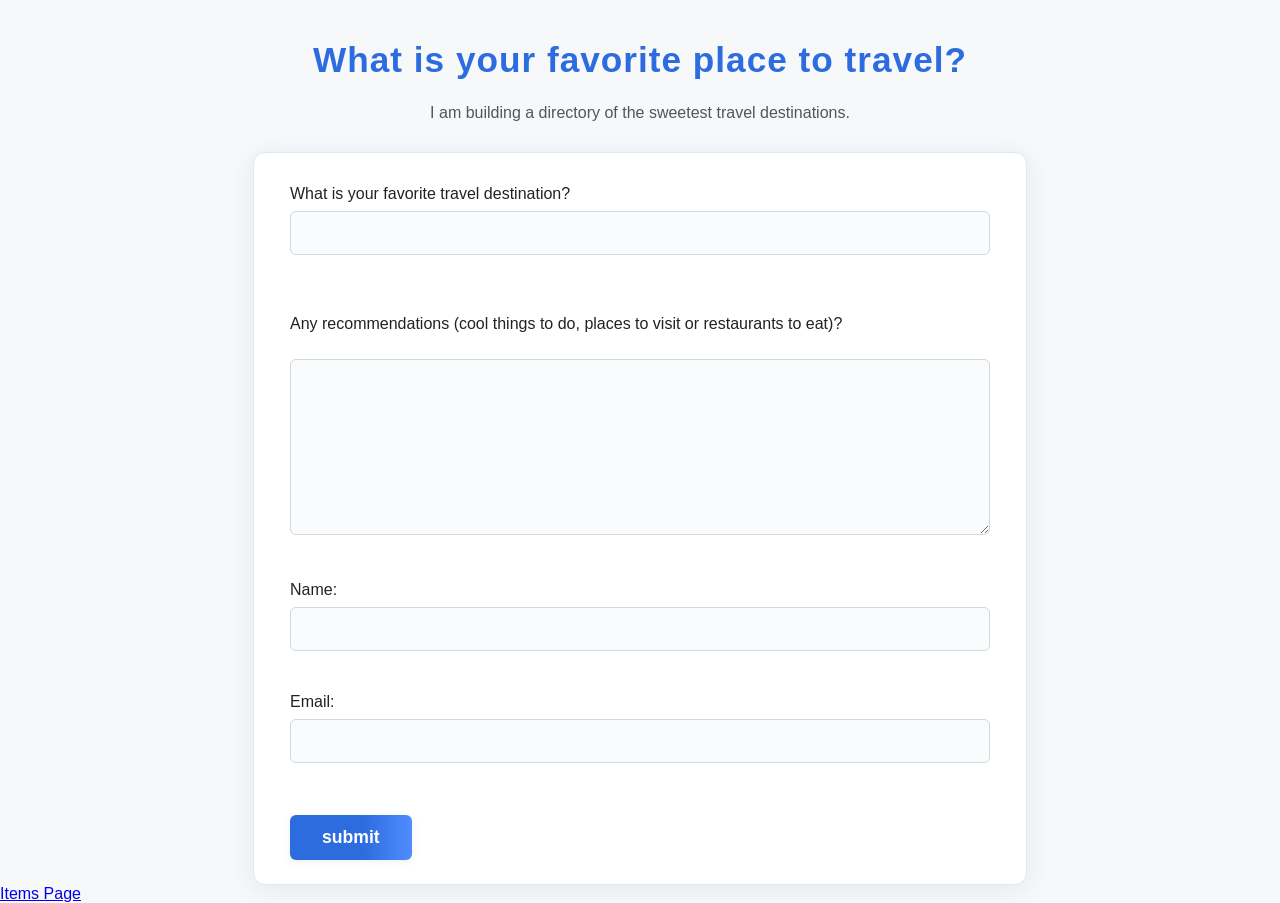
==== index.html @ d48df662 "Insert X conversion tracking event script Added X conversion tracking event code to index.html" ====
<!DOCTYPE html> 
<html> 
<head> 
    <title>Home Questionnaire</title> 

	<script>
  		!function(){var i="analytics",analytics=window[i]=window[i]||[];if(!analytics.initialize)if(analytics.invoked)window.console&&console.error&&console.error("Segment snippet included twice.");else{analytics.invoked=!0;analytics.methods=["trackSubmit","trackClick","trackLink","trackForm","pageview","identify","reset","group","track","ready","alias","debug","page","screen","once","off","on","addSourceMiddleware","addIntegrationMiddleware","setAnonymousId","addDestinationMiddleware","register"];analytics.factory=function(e){return function(){if(window[i].initialized)return window[i][e].apply(window[i],arguments);var n=Array.prototype.slice.call(arguments);if(["track","screen","alias","group","page","identify"].indexOf(e)>-1){var c=document.querySelector("link[rel='canonical']");n.push({__t:"bpc",c:c&&c.getAttribute("href")||void 0,p:location.pathname,u:location.href,s:location.search,t:document.title,r:document.referrer})}n.unshift(e);analytics.push(n);return analytics}};for(var n=0;n<analytics.methods.length;n++){var key=analytics.methods[n];analytics[key]=analytics.factory(key)}analytics.load=function(key,n){var t=document.createElement("script");t.type="text/javascript";t.async=!0;t.setAttribute("data-global-segment-analytics-key",i);t.src="https://cdn.segment.com/analytics.js/v1/" + key + "/analytics.min.js";var r=document.getElementsByTagName("script")[0];r.parentNode.insertBefore(t,r);analytics._loadOptions=n};analytics._writeKey="PS2g6lV7zq0Woh9GK5aUFkAm8Jn3w6kZ";;analytics.SNIPPET_VERSION="5.2.0";
  		analytics.load("PS2g6lV7zq0Woh9GK5aUFkAm8Jn3w6kZ");
  		analytics.page('Home','Homepage');
  		}}();
	</script>

	<!-- X conversion tracking event code -->
	<script type="text/javascript">
	  // Insert X Event ID
	  twq('event', 'tw-ra8zl-ra90f', {
	  });
	</script>
	<!-- End X conversion tracking event code -->

	<!-- Google Tag Manager -->
	<script>(function(w,d,s,l,i){w[l]=w[l]||[];w[l].push({'gtm.start':
	new Date().getTime(),event:'gtm.js'});var f=d.getElementsByTagName(s)[0],
	j=d.createElement(s),dl=l!='dataLayer'?'&l='+l:'';j.async=true;j.src=
	'https://www.googletagmanager.com/gtm.js?id='+i+dl;f.parentNode.insertBefore(j,f);
	})(window,document,'script','dataLayer','GTM-NH9NG8KZ');</script>
<!-- End Google Tag Manager -->

	<script src="https://cdn.amplitude.com/libs/analytics-browser-2.11.1-min.js.gz"></script><script src="https://cdn.amplitude.com/libs/plugin-session-replay-browser-1.25.0-min.js.gz"></script><script>window.amplitude.add(window.sessionReplay.plugin({sampleRate: 1}));window.amplitude.init('4ff3ef9f24a8c5146fe9754488693295', {"autocapture":{"elementInteractions":true}});</script>
	
	<style>
body {
    background: #f6f8fa;
    font-family: 'Segoe UI', Arial, sans-serif;
    color: #222;
    margin: 0;
    padding: 0;
}

h1 {
    text-align: center;
    margin-top: 40px;
    color: #2d6cdf;
    font-size: 2.2em;
    letter-spacing: 1px;
}

p {
    text-align: center;
    color: #555;
    margin-bottom: 30px;
}

form {
    background: #fff;
    max-width: 700px;
    margin: 30px auto 0 auto;
    padding: 32px 36px 24px 36px;
    border-radius: 12px;
    box-shadow: 0 4px 24px rgba(44, 62, 80, 0.08);
    border: 1px solid #e3e7ed;
}

form input[type="text"],
form input[type="email"],
form textarea {
    width: 100%;
    padding: 12px 14px;
    margin-top: 8px;
    margin-bottom: 24px;
    border: 1px solid #cfd8dc;
    border-radius: 6px;
    font-size: 1em;
    background: #f9fbfc;
    transition: border 0.2s;
    box-sizing: border-box;
    resize: vertical;
}

form input[type="text"]:focus,
form input[type="email"]:focus,
form textarea:focus {
    border: 1.5px solid #2d6cdf;
    outline: none;
    background: #fff;
}

form label,
form input,
form textarea {
    font-size: 1em;
}

form input[type="submit"] {
    background: linear-gradient(90deg, #2d6cdf 60%, #4f8cff 100%);
    color: #fff;
    border: none;
    border-radius: 6px;
    padding: 12px 32px;
    font-size: 1.1em;
    font-weight: 600;
    cursor: pointer;
    box-shadow: 0 2px 8px rgba(44, 62, 80, 0.07);
    transition: background 0.2s, box-shadow 0.2s;
    margin-top: 10px;
}

form input[type="submit"]:hover {
    background: linear-gradient(90deg, #1b4fa0 60%, #2d6cdf 100%);
    box-shadow: 0 4px 16px rgba(44, 62, 80, 0.12);
}

@media (max-width: 800px) {
    form {
        max-width: 95vw;
        padding: 18px 8vw 18px 8vw;
    }
    h1 {
        font-size: 1.4em;
    }
}
</style>

</head> 
<body> 
<h1>What is your favorite place to travel?</h1> 
<p>I am building a directory of the sweetest travel destinations.</p>  
<form name="travel" onsubmit="identify(event)">
     What is your favorite travel destination?
    <input name="destination" required="" size="81" type="text"/> 
    <br><br><br> 
    Any recommendations (cool things to do, places to visit or restaurants to eat)? 
    <br><br> 
    <textarea cols="81" name="details" required="" rows="10">
    </textarea> 
    <br><br> 
    Name: <input name="fullname" required="" size="75" type="text"/> 
    <br><br> 
    Email: <input name="email" required="" size="75" type="email"/> 
    <br><br>
    <input name="submit" type="submit" value="submit"/>
</form> 

<a href="https://gaangulosa.github.io/items.html">Items Page</a>

<script type="text/javascript">
	const userid = crypto.randomUUID();
      function identify(e){
        e.preventDefault();
        var form = e.target;
        var email = form["email"].value;
        var fullname = form["fullname"].value;
        var destination = form["destination"].value;
        var details = form["details"].value;
        var user = {
            email: email, 
            name: fullname, 
            destination: destination, 
            details: details
        };
        analytics.identify(userid, {
            email: email, 
            name: fullname
        });
        analytics.track('destination submitted', user, function() {
            window.location.href = "";
        });
		analytics.debug(true);
      }
</script>

	<!-- Google Tag Manager (noscript) -->
<noscript><iframe src="https://www.googletagmanager.com/ns.html?id=GTM-NH9NG8KZ"
height="0" width="0" style="display:none;visibility:hidden"></iframe></noscript>
<!-- End Google Tag Manager (noscript) -->
</body> 
</html>
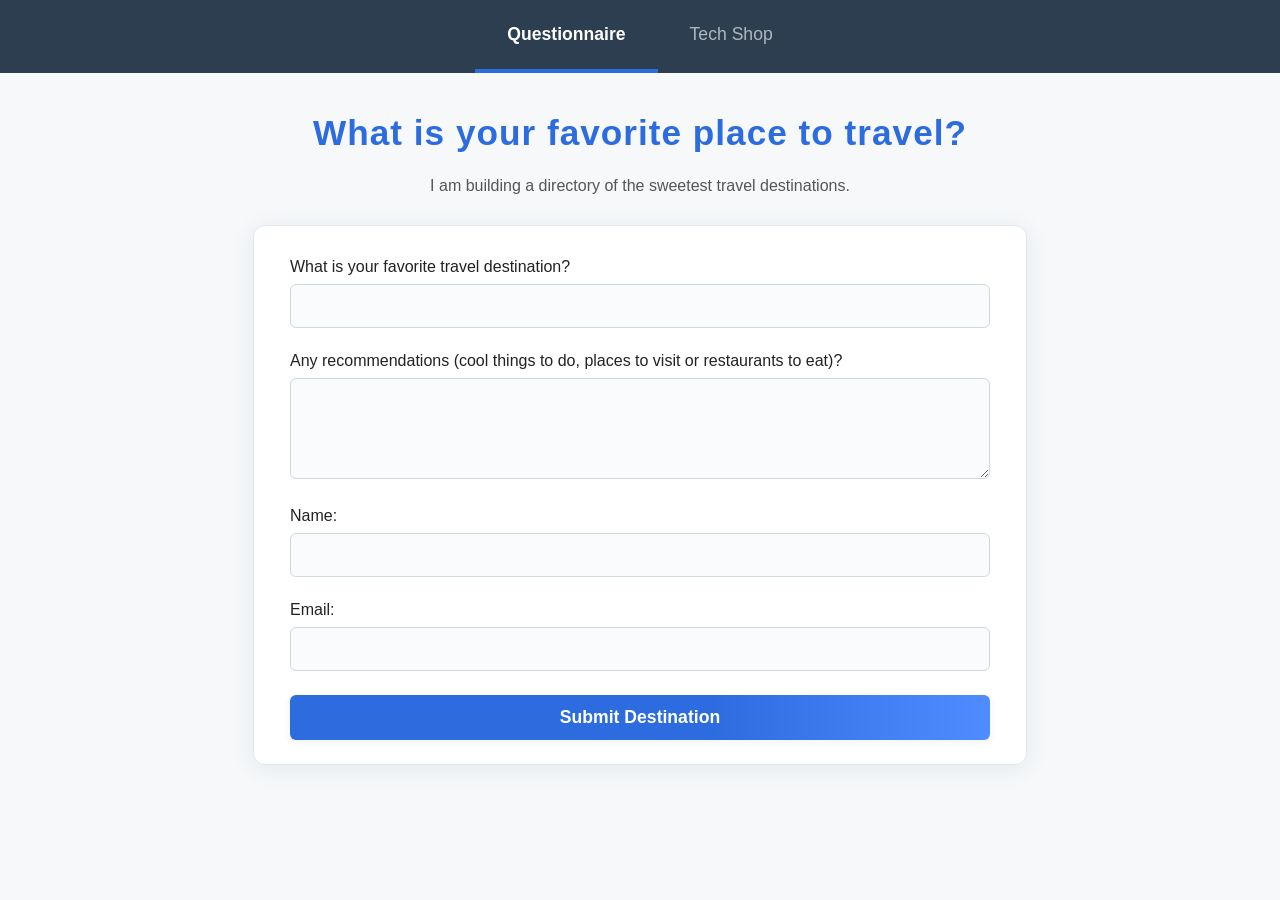
==== commit 175a7d30: "Refactor index.html for improved structure and analytics" ====
--- a/index.html
+++ b/index.html
@@ -1,177 +1,185 @@
 <!DOCTYPE html> 
-<html> 
+<html lang="en"> 
 <head> 
-    <title>Home Questionnaire</title> 
+    <meta charset="UTF-8">
+    <meta name="viewport" content="width=device-width, initial-scale=1.0">
+    <title>Travel & Tech Demo</title> 
 
-	<script>
-  		!function(){var i="analytics",analytics=window[i]=window[i]||[];if(!analytics.initialize)if(analytics.invoked)window.console&&console.error&&console.error("Segment snippet included twice.");else{analytics.invoked=!0;analytics.methods=["trackSubmit","trackClick","trackLink","trackForm","pageview","identify","reset","group","track","ready","alias","debug","page","screen","once","off","on","addSourceMiddleware","addIntegrationMiddleware","setAnonymousId","addDestinationMiddleware","register"];analytics.factory=function(e){return function(){if(window[i].initialized)return window[i][e].apply(window[i],arguments);var n=Array.prototype.slice.call(arguments);if(["track","screen","alias","group","page","identify"].indexOf(e)>-1){var c=document.querySelector("link[rel='canonical']");n.push({__t:"bpc",c:c&&c.getAttribute("href")||void 0,p:location.pathname,u:location.href,s:location.search,t:document.title,r:document.referrer})}n.unshift(e);analytics.push(n);return analytics}};for(var n=0;n<analytics.methods.length;n++){var key=analytics.methods[n];analytics[key]=analytics.factory(key)}analytics.load=function(key,n){var t=document.createElement("script");t.type="text/javascript";t.async=!0;t.setAttribute("data-global-segment-analytics-key",i);t.src="https://cdn.segment.com/analytics.js/v1/" + key + "/analytics.min.js";var r=document.getElementsByTagName("script")[0];r.parentNode.insertBefore(t,r);analytics._loadOptions=n};analytics._writeKey="PS2g6lV7zq0Woh9GK5aUFkAm8Jn3w6kZ";;analytics.SNIPPET_VERSION="5.2.0";
-  		analytics.load("PS2g6lV7zq0Woh9GK5aUFkAm8Jn3w6kZ");
-  		analytics.page('Home','Homepage');
-  		}}();
-	</script>
+    <script>
+        !function(){var i="analytics",analytics=window[i]=window[i]||[];if(!analytics.initialize)if(analytics.invoked)window.console&&console.error&&console.error("Segment snippet included twice.");else{analytics.invoked=!0;analytics.methods=["trackSubmit","trackClick","trackLink","trackForm","pageview","identify","reset","group","track","ready","alias","debug","page","screen","once","off","on","addSourceMiddleware","addIntegrationMiddleware","setAnonymousId","addDestinationMiddleware","register"];analytics.factory=function(e){return function(){if(window[i].initialized)return window[i][e].apply(window[i],arguments);var n=Array.prototype.slice.call(arguments);if(["track","screen","alias","group","page","identify"].indexOf(e)>-1){var c=document.querySelector("link[rel='canonical']");n.push({__t:"bpc",c:c&&c.getAttribute("href")||void 0,p:location.pathname,u:location.href,s:location.search,t:document.title,r:document.referrer})}n.unshift(e);analytics.push(n);return analytics}};for(var n=0;n<analytics.methods.length;n++){var key=analytics.methods[n];analytics[key]=analytics.factory(key)}analytics.load=function(key,n){var t=document.createElement("script");t.type="text/javascript";t.async=!0;t.setAttribute("data-global-segment-analytics-key",i);t.src="https://cdn.segment.com/analytics.js/v1/" + key + "/analytics.min.js";var r=document.getElementsByTagName("script")[0];r.parentNode.insertBefore(t,r);analytics._loadOptions=n};analytics._writeKey="PS2g6lV7zq0Woh9GK5aUFkAm8Jn3w6kZ";;analytics.SNIPPET_VERSION="5.2.0";
+        analytics.load("PS2g6lV7zq0Woh9GK5aUFkAm8Jn3w6kZ");
+        analytics.page('Home','Homepage');
+        }}();
+    </script>
 
-	<!-- X conversion tracking event code -->
-	<script type="text/javascript">
-	  // Insert X Event ID
-	  twq('event', 'tw-ra8zl-ra90f', {
-	  });
-	</script>
-	<!-- End X conversion tracking event code -->
+    <script type="text/javascript">
+      // Insert X Event ID
+      twq('event', 'tw-ra8zl-ra90f', {});
+    </script>
+    <script>(function(w,d,s,l,i){w[l]=w[l]||[];w[l].push({'gtm.start':
+    new Date().getTime(),event:'gtm.js'});var f=d.getElementsByTagName(s)[0],
+    j=d.createElement(s),dl=l!='dataLayer'?'&l='+l:'';j.async=true;j.src=
+    'https://www.googletagmanager.com/gtm.js?id='+i+dl;f.parentNode.insertBefore(j,f);
+    })(window,document,'script','dataLayer','GTM-NH9NG8KZ');</script>
+    <script src="https://cdn.amplitude.com/libs/analytics-browser-2.11.1-min.js.gz"></script>
+    <script src="https://cdn.amplitude.com/libs/plugin-session-replay-browser-1.25.0-min.js.gz"></script>
+    <script>
+        window.amplitude.add(window.sessionReplay.plugin({sampleRate: 1}));
+        window.amplitude.init('4ff3ef9f24a8c5146fe9754488693295', {"autocapture":{"elementInteractions":true}});
+    </script>
+    
+    <style>
+        /* Combined Global Styles */
+        body { background: #f6f8fa; font-family: 'Segoe UI', Arial, sans-serif; color: #222; margin: 0; padding: 0; display: flex; flex-direction: column; align-items: center; min-height: 100vh; }
+        
+        /* Navigation Tabs */
+        nav { width: 100%; background: #2c3e50; padding: 0 2rem; display: flex; justify-content: center; margin-bottom: 20px;}
+        .tab-button { background: none; color: #aeb6bf; border: none; padding: 1.5rem 2rem; font-size: 1.1rem; cursor: pointer; transition: 0.3s; border-bottom: 4px solid transparent; }
+        .tab-button:hover { color: white; }
+        .tab-button.active { color: white; border-bottom: 4px solid #2d6cdf; font-weight: bold; }
 
-	<!-- Google Tag Manager -->
-	<script>(function(w,d,s,l,i){w[l]=w[l]||[];w[l].push({'gtm.start':
-	new Date().getTime(),event:'gtm.js'});var f=d.getElementsByTagName(s)[0],
-	j=d.createElement(s),dl=l!='dataLayer'?'&l='+l:'';j.async=true;j.src=
-	'https://www.googletagmanager.com/gtm.js?id='+i+dl;f.parentNode.insertBefore(j,f);
-	})(window,document,'script','dataLayer','GTM-NH9NG8KZ');</script>
-<!-- End Google Tag Manager -->
+        /* Tab Content */
+        .tab-content { display: none; width: 100%; max-width: 1200px; padding: 0 2rem 2rem 2rem; animation: fadeIn 0.4s; }
+        .tab-content.active { display: block; }
+        @keyframes fadeIn { from { opacity: 0; } to { opacity: 1; } }
 
-	<script src="https://cdn.amplitude.com/libs/analytics-browser-2.11.1-min.js.gz"></script><script src="https://cdn.amplitude.com/libs/plugin-session-replay-browser-1.25.0-min.js.gz"></script><script>window.amplitude.add(window.sessionReplay.plugin({sampleRate: 1}));window.amplitude.init('4ff3ef9f24a8c5146fe9754488693295', {"autocapture":{"elementInteractions":true}});</script>
-	
-	<style>
-body {
-    background: #f6f8fa;
-    font-family: 'Segoe UI', Arial, sans-serif;
-    color: #222;
-    margin: 0;
-    padding: 0;
-}
+        /* Questionnaire Form Styles */
+        h1 { text-align: center; color: #2d6cdf; font-size: 2.2em; letter-spacing: 1px; margin-top: 20px; }
+        p.subtitle { text-align: center; color: #555; margin-bottom: 30px; }
+        form { background: #fff; max-width: 700px; margin: 0 auto; padding: 32px 36px 24px 36px; border-radius: 12px; box-shadow: 0 4px 24px rgba(44, 62, 80, 0.08); border: 1px solid #e3e7ed; }
+        form input[type="text"], form input[type="email"], form textarea { width: 100%; padding: 12px 14px; margin-top: 8px; margin-bottom: 24px; border: 1px solid #cfd8dc; border-radius: 6px; font-size: 1em; background: #f9fbfc; transition: border 0.2s; box-sizing: border-box; resize: vertical; }
+        form input[type="text"]:focus, form input[type="email"]:focus, form textarea:focus { border: 1.5px solid #2d6cdf; outline: none; background: #fff; }
+        form input[type="submit"] { background: linear-gradient(90deg, #2d6cdf 60%, #4f8cff 100%); color: #fff; border: none; border-radius: 6px; padding: 12px 32px; font-size: 1.1em; font-weight: 600; cursor: pointer; box-shadow: 0 2px 8px rgba(44, 62, 80, 0.07); transition: background 0.2s, box-shadow 0.2s; width: 100%; }
+        form input[type="submit"]:hover { background: linear-gradient(90deg, #1b4fa0 60%, #2d6cdf 100%); box-shadow: 0 4px 16px rgba(44, 62, 80, 0.12); }
 
-h1 {
-    text-align: center;
-    margin-top: 40px;
-    color: #2d6cdf;
-    font-size: 2.2em;
-    letter-spacing: 1px;
-}
+        /* Product Grid Styles */
+        .product-grid { display: grid; grid-template-columns: repeat(auto-fit, minmax(250px, 1fr)); gap: 2rem; margin-top: 30px; }
+        .product-card { background: white; padding: 1.5rem; border-radius: 12px; text-align: center; box-shadow: 0 4px 24px rgba(44, 62, 80, 0.08); border: 1px solid #e3e7ed; }
+        .product-card img { max-width: 100%; height: 150px; object-fit: contain; margin-bottom: 1rem; }
+        .price { font-size: 1.2rem; font-weight: bold; color: #27ae60; margin: 10px 0; }
+        button.buy-btn { width: 100%; padding: 12px; background-color: #27ae60; color: white; border: none; border-radius: 6px; cursor: pointer; font-size: 1.1em; font-weight: 600; transition: background 0.3s; }
+        button.buy-btn:hover { background-color: #219150; }
 
-p {
-    text-align: center;
-    color: #555;
-    margin-bottom: 30px;
-}
-
-form {
-    background: #fff;
-    max-width: 700px;
-    margin: 30px auto 0 auto;
-    padding: 32px 36px 24px 36px;
-    border-radius: 12px;
-    box-shadow: 0 4px 24px rgba(44, 62, 80, 0.08);
-    border: 1px solid #e3e7ed;
-}
-
-form input[type="text"],
-form input[type="email"],
-form textarea {
-    width: 100%;
-    padding: 12px 14px;
-    margin-top: 8px;
-    margin-bottom: 24px;
-    border: 1px solid #cfd8dc;
-    border-radius: 6px;
-    font-size: 1em;
-    background: #f9fbfc;
-    transition: border 0.2s;
-    box-sizing: border-box;
-    resize: vertical;
-}
-
-form input[type="text"]:focus,
-form input[type="email"]:focus,
-form textarea:focus {
-    border: 1.5px solid #2d6cdf;
-    outline: none;
-    background: #fff;
-}
-
-form label,
-form input,
-form textarea {
-    font-size: 1em;
-}
-
-form input[type="submit"] {
-    background: linear-gradient(90deg, #2d6cdf 60%, #4f8cff 100%);
-    color: #fff;
-    border: none;
-    border-radius: 6px;
-    padding: 12px 32px;
-    font-size: 1.1em;
-    font-weight: 600;
-    cursor: pointer;
-    box-shadow: 0 2px 8px rgba(44, 62, 80, 0.07);
-    transition: background 0.2s, box-shadow 0.2s;
-    margin-top: 10px;
-}
-
-form input[type="submit"]:hover {
-    background: linear-gradient(90deg, #1b4fa0 60%, #2d6cdf 100%);
-    box-shadow: 0 4px 16px rgba(44, 62, 80, 0.12);
-}
-
-@media (max-width: 800px) {
-    form {
-        max-width: 95vw;
-        padding: 18px 8vw 18px 8vw;
-    }
-    h1 {
-        font-size: 1.4em;
-    }
-}
-</style>
-
+        @media (max-width: 800px) {
+            form { max-width: 95vw; padding: 18px 8vw; }
+            h1 { font-size: 1.4em; }
+        }
+    </style>
 </head> 
 <body> 
-<h1>What is your favorite place to travel?</h1> 
-<p>I am building a directory of the sweetest travel destinations.</p>  
-<form name="travel" onsubmit="identify(event)">
-     What is your favorite travel destination?
-    <input name="destination" required="" size="81" type="text"/> 
-    <br><br><br> 
-    Any recommendations (cool things to do, places to visit or restaurants to eat)? 
-    <br><br> 
-    <textarea cols="81" name="details" required="" rows="10">
-    </textarea> 
-    <br><br> 
-    Name: <input name="fullname" required="" size="75" type="text"/> 
-    <br><br> 
-    Email: <input name="email" required="" size="75" type="email"/> 
-    <br><br>
-    <input name="submit" type="submit" value="submit"/>
-</form> 
+    <noscript><iframe src="https://www.googletagmanager.com/ns.html?id=GTM-NH9NG8KZ" height="0" width="0" style="display:none;visibility:hidden"></iframe></noscript>
+    <nav>
+        <button class="tab-button active" onclick="switchTab('questionnaire', 'Home Questionnaire')">Questionnaire</button>
+        <button class="tab-button" onclick="switchTab('shop', 'Tech Shop')">Tech Shop</button>
+    </nav>
 
-<a href="https://gaangulosa.github.io/items.html">Items Page</a>
+    <div id="questionnaire" class="tab-content active">
+        <h1>What is your favorite place to travel?</h1> 
+        <p class="subtitle">I am building a directory of the sweetest travel destinations.</p>  
+        
+        <form name="travel" onsubmit="submitQuestionnaire(event)">
+            <label>What is your favorite travel destination?</label>
+            <input name="destination" required type="text"/> 
+            
+            <label>Any recommendations (cool things to do, places to visit or restaurants to eat)?</label>
+            <textarea name="details" required rows="5"></textarea> 
+            
+            <label>Name:</label>
+            <input name="fullname" required type="text"/> 
+            
+            <label>Email:</label>
+            <input name="email" required type="email"/> 
+            
+            <input name="submit" type="submit" value="Submit Destination"/>
+        </form> 
+    </div>
 
-<script type="text/javascript">
-	const userid = crypto.randomUUID();
-      function identify(e){
-        e.preventDefault();
-        var form = e.target;
-        var email = form["email"].value;
-        var fullname = form["fullname"].value;
-        var destination = form["destination"].value;
-        var details = form["details"].value;
-        var user = {
-            email: email, 
-            name: fullname, 
-            destination: destination, 
-            details: details
-        };
-        analytics.identify(userid, {
-            email: email, 
-            name: fullname
-        });
-        analytics.track('destination submitted', user, function() {
-            window.location.href = "";
-        });
-		analytics.debug(true);
-      }
-</script>
+    <div id="shop" class="tab-content">
+        <h1 style="color: #27ae60;">Tech Accessories</h1>
+        <p class="subtitle">Gear up for your next trip.</p>
 
-	<!-- Google Tag Manager (noscript) -->
-<noscript><iframe src="https://www.googletagmanager.com/ns.html?id=GTM-NH9NG8KZ"
-height="0" width="0" style="display:none;visibility:hidden"></iframe></noscript>
-<!-- End Google Tag Manager (noscript) -->
+        <div class="product-grid">
+            <div class="product-card">
+                <img src="https://via.placeholder.com/150?text=Power+Bank" alt="Power Bank">
+                <h3>Travel Power Bank</h3>
+                <p class="price">$49.99</p>
+                <button class="buy-btn" onclick="purchaseItem('Travel Power Bank', 49.99)">Buy Now</button>
+            </div>
+
+            <div class="product-card">
+                <img src="https://via.placeholder.com/150?text=Headphones" alt="Headphones">
+                <h3>Noise Cancelling Headphones</h3>
+                <p class="price">$199.00</p>
+                <button class="buy-btn" onclick="purchaseItem('Noise Cancelling Headphones', 199.00)">Buy Now</button>
+            </div>
+
+            <div class="product-card">
+                <img src="https://via.placeholder.com/150?text=Adapter" alt="Adapter">
+                <h3>Universal Travel Adapter</h3>
+                <p class="price">$25.50</p>
+                <button class="buy-btn" onclick="purchaseItem('Universal Travel Adapter', 25.50)">Buy Now</button>
+            </div>
+        </div>
+    </div>
+
+    <script type="text/javascript">
+        // Global variables
+        const userid = crypto.randomUUID();
+
+        // 1. Tab Switching Logic
+        function switchTab(tabId, pageName) {
+            document.querySelectorAll('.tab-button').forEach(btn => btn.classList.remove('active'));
+            document.querySelectorAll('.tab-content').forEach(content => content.classList.remove('active'));
+
+            document.getElementById(tabId).classList.add('active');
+            
+            if(tabId === 'questionnaire') document.querySelectorAll('.tab-button')[0].classList.add('active');
+            if(tabId === 'shop') document.querySelectorAll('.tab-button')[1].classList.add('active');
+
+            // Track page view on tab change
+            analytics.page(pageName);
+        }
+
+        // 2. Questionnaire Submission Logic
+        function submitQuestionnaire(e){
+            e.preventDefault();
+            var form = e.target;
+            var email = form["email"].value;
+            var fullname = form["fullname"].value;
+            var destination = form["destination"].value;
+            var details = form["details"].value;
+            
+            var user = {
+                email: email, 
+                name: fullname, 
+                destination: destination, 
+                details: details
+            };
+            
+            analytics.identify(userid, {
+                email: email, 
+                name: fullname
+            });
+            
+            analytics.track('destination submitted', user, function() {
+                // Replaced window.location.href reload with a form reset for SPA behavior
+                alert('Thank you! Your destination has been submitted.');
+                form.reset();
+            });
+            
+            analytics.debug(true);
+        }
+
+        // 3. E-Commerce Purchase Logic
+        function purchaseItem(itemName, itemPrice) {
+            alert('Thank you! You have ordered: ' + itemName);
+
+            // Trigger the Segment track call EXACTLY as requested
+            analytics.track("Item Ordered", {
+                item: itemName,
+                price: parseFloat(itemPrice) // Ensures price is tracked as a number
+            });
+        }
+    </script>
 </body> 
 </html>
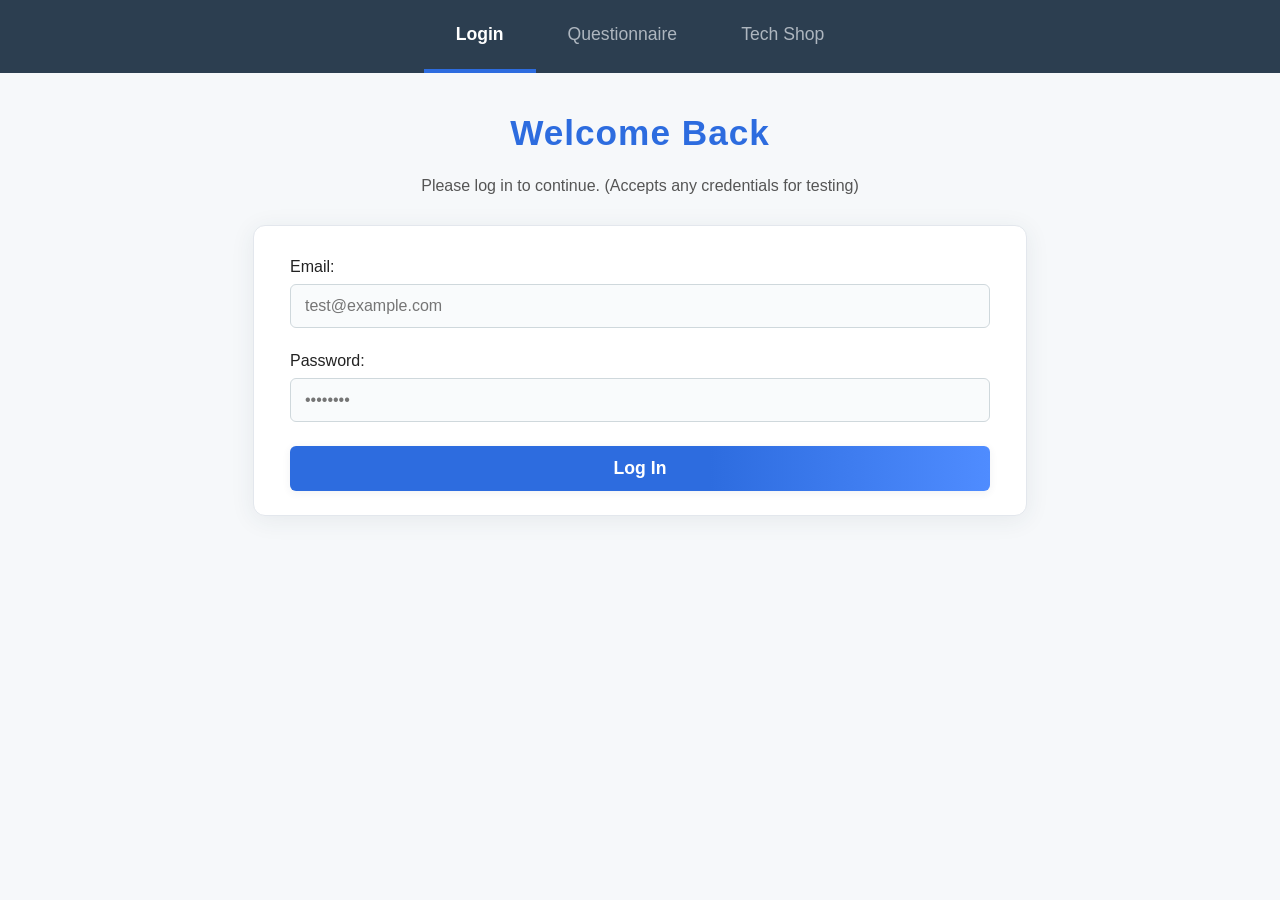
==== commit 47086276: "Update index.html for login functionality and tracking" ====
--- a/index.html
+++ b/index.html
@@ -3,17 +3,16 @@
 <head> 
     <meta charset="UTF-8">
     <meta name="viewport" content="width=device-width, initial-scale=1.0">
-    <title>Travel & Tech Demo</title> 
+    <title>Travel & Tech Demo - Login</title> 
 
     <script>
         !function(){var i="analytics",analytics=window[i]=window[i]||[];if(!analytics.initialize)if(analytics.invoked)window.console&&console.error&&console.error("Segment snippet included twice.");else{analytics.invoked=!0;analytics.methods=["trackSubmit","trackClick","trackLink","trackForm","pageview","identify","reset","group","track","ready","alias","debug","page","screen","once","off","on","addSourceMiddleware","addIntegrationMiddleware","setAnonymousId","addDestinationMiddleware","register"];analytics.factory=function(e){return function(){if(window[i].initialized)return window[i][e].apply(window[i],arguments);var n=Array.prototype.slice.call(arguments);if(["track","screen","alias","group","page","identify"].indexOf(e)>-1){var c=document.querySelector("link[rel='canonical']");n.push({__t:"bpc",c:c&&c.getAttribute("href")||void 0,p:location.pathname,u:location.href,s:location.search,t:document.title,r:document.referrer})}n.unshift(e);analytics.push(n);return analytics}};for(var n=0;n<analytics.methods.length;n++){var key=analytics.methods[n];analytics[key]=analytics.factory(key)}analytics.load=function(key,n){var t=document.createElement("script");t.type="text/javascript";t.async=!0;t.setAttribute("data-global-segment-analytics-key",i);t.src="https://cdn.segment.com/analytics.js/v1/" + key + "/analytics.min.js";var r=document.getElementsByTagName("script")[0];r.parentNode.insertBefore(t,r);analytics._loadOptions=n};analytics._writeKey="PS2g6lV7zq0Woh9GK5aUFkAm8Jn3w6kZ";;analytics.SNIPPET_VERSION="5.2.0";
         analytics.load("PS2g6lV7zq0Woh9GK5aUFkAm8Jn3w6kZ");
-        analytics.page('Home','Homepage');
+        // Initial page load track is now handled dynamically by the switchTab function below
         }}();
     </script>
 
     <script type="text/javascript">
-      // Insert X Event ID
       twq('event', 'tw-ra8zl-ra90f', {});
     </script>
     <script>(function(w,d,s,l,i){w[l]=w[l]||[];w[l].push({'gtm.start':
@@ -43,12 +42,12 @@
         .tab-content.active { display: block; }
         @keyframes fadeIn { from { opacity: 0; } to { opacity: 1; } }
 
-        /* Questionnaire Form Styles */
+        /* Form Styles (Used for both Login and Questionnaire) */
         h1 { text-align: center; color: #2d6cdf; font-size: 2.2em; letter-spacing: 1px; margin-top: 20px; }
         p.subtitle { text-align: center; color: #555; margin-bottom: 30px; }
         form { background: #fff; max-width: 700px; margin: 0 auto; padding: 32px 36px 24px 36px; border-radius: 12px; box-shadow: 0 4px 24px rgba(44, 62, 80, 0.08); border: 1px solid #e3e7ed; }
-        form input[type="text"], form input[type="email"], form textarea { width: 100%; padding: 12px 14px; margin-top: 8px; margin-bottom: 24px; border: 1px solid #cfd8dc; border-radius: 6px; font-size: 1em; background: #f9fbfc; transition: border 0.2s; box-sizing: border-box; resize: vertical; }
-        form input[type="text"]:focus, form input[type="email"]:focus, form textarea:focus { border: 1.5px solid #2d6cdf; outline: none; background: #fff; }
+        form input[type="text"], form input[type="email"], form input[type="password"], form textarea { width: 100%; padding: 12px 14px; margin-top: 8px; margin-bottom: 24px; border: 1px solid #cfd8dc; border-radius: 6px; font-size: 1em; background: #f9fbfc; transition: border 0.2s; box-sizing: border-box; resize: vertical; }
+        form input[type="text"]:focus, form input[type="email"]:focus, form input[type="password"]:focus, form textarea:focus { border: 1.5px solid #2d6cdf; outline: none; background: #fff; }
         form input[type="submit"] { background: linear-gradient(90deg, #2d6cdf 60%, #4f8cff 100%); color: #fff; border: none; border-radius: 6px; padding: 12px 32px; font-size: 1.1em; font-weight: 600; cursor: pointer; box-shadow: 0 2px 8px rgba(44, 62, 80, 0.07); transition: background 0.2s, box-shadow 0.2s; width: 100%; }
         form input[type="submit"]:hover { background: linear-gradient(90deg, #1b4fa0 60%, #2d6cdf 100%); box-shadow: 0 4px 16px rgba(44, 62, 80, 0.12); }
 
@@ -69,11 +68,27 @@
 <body> 
     <noscript><iframe src="https://www.googletagmanager.com/ns.html?id=GTM-NH9NG8KZ" height="0" width="0" style="display:none;visibility:hidden"></iframe></noscript>
     <nav>
-        <button class="tab-button active" onclick="switchTab('questionnaire', 'Home Questionnaire')">Questionnaire</button>
-        <button class="tab-button" onclick="switchTab('shop', 'Tech Shop')">Tech Shop</button>
+        <button id="nav-login" class="tab-button" onclick="switchTab('login', 'Login Page', 'Login')">Login</button>
+        <button id="nav-questionnaire" class="tab-button" onclick="switchTab('questionnaire', 'Home', 'Homepage')">Questionnaire</button>
+        <button id="nav-shop" class="tab-button" onclick="switchTab('shop', 'Tech Shop')">Tech Shop</button>
     </nav>
 
-    <div id="questionnaire" class="tab-content active">
+    <div id="login" class="tab-content">
+        <h1>Welcome Back</h1> 
+        <p class="subtitle">Please log in to continue. (Accepts any credentials for testing)</p>  
+        
+        <form name="loginForm" onsubmit="submitLogin(event)">
+            <label>Email:</label>
+            <input name="loginEmail" required type="email" placeholder="test@example.com"/> 
+            
+            <label>Password:</label>
+            <input name="loginPassword" required type="password" placeholder="••••••••"/> 
+            
+            <input name="submitLoginBtn" type="submit" value="Log In"/>
+        </form> 
+    </div>
+
+    <div id="questionnaire" class="tab-content">
         <h1>What is your favorite place to travel?</h1> 
         <p class="subtitle">I am building a directory of the sweetest travel destinations.</p>  
         
@@ -100,21 +115,21 @@
 
         <div class="product-grid">
             <div class="product-card">
-                <img src="https://via.placeholder.com/150?text=Power+Bank" alt="Power Bank">
+                <img src="https://zyrontech.com.au/cdn/shop/files/powaflex-20000mah-power-bank-941913.jpg?v=1726767719&width=1500" alt="Power Bank">
                 <h3>Travel Power Bank</h3>
                 <p class="price">$49.99</p>
                 <button class="buy-btn" onclick="purchaseItem('Travel Power Bank', 49.99)">Buy Now</button>
             </div>
 
             <div class="product-card">
-                <img src="https://via.placeholder.com/150?text=Headphones" alt="Headphones">
+                <img src="https://www.cornellstore.com/site/Product_images/11042020_media-01.png" alt="Headphones">
                 <h3>Noise Cancelling Headphones</h3>
                 <p class="price">$199.00</p>
                 <button class="buy-btn" onclick="purchaseItem('Noise Cancelling Headphones', 199.00)">Buy Now</button>
             </div>
 
             <div class="product-card">
-                <img src="https://via.placeholder.com/150?text=Adapter" alt="Adapter">
+                <img src="https://ventiontech.com/cdn/shop/files/FJE.jpg?v=1732525367" alt="Adapter">
                 <h3>Universal Travel Adapter</h3>
                 <p class="price">$25.50</p>
                 <button class="buy-btn" onclick="purchaseItem('Universal Travel Adapter', 25.50)">Buy Now</button>
@@ -123,24 +138,46 @@
     </div>
 
     <script type="text/javascript">
-        // Global variables
         const userid = crypto.randomUUID();
 
-        // 1. Tab Switching Logic
-        function switchTab(tabId, pageName) {
+        // 1. Tab Switching Logic (Updated to support Category and Name for Segment Page calls)
+        function switchTab(tabId, pageCategory, pageName) {
+            // Hide all tabs and remove active class from buttons
             document.querySelectorAll('.tab-button').forEach(btn => btn.classList.remove('active'));
             document.querySelectorAll('.tab-content').forEach(content => content.classList.remove('active'));
 
+            // Show selected tab
             document.getElementById(tabId).classList.add('active');
-            
-            if(tabId === 'questionnaire') document.querySelectorAll('.tab-button')[0].classList.add('active');
-            if(tabId === 'shop') document.querySelectorAll('.tab-button')[1].classList.add('active');
-
-            // Track page view on tab change
-            analytics.page(pageName);
-        }
-
-        // 2. Questionnaire Submission Logic
+            document.getElementById('nav-' + tabId).classList.add('active');
+
+            // --- SEGMENT TRACKING: Page View ---
+            // If a specific pageName is provided, use the category + name format. Otherwise just send the category/name.
+            if (pageName) {
+                analytics.page(pageCategory, pageName);
+            } else {
+                analytics.page(pageCategory);
+            }
+        }
+
+        // 2. Login Submission Logic
+        function submitLogin(e) {
+            e.preventDefault();
+            var form = e.target;
+            var email = form["loginEmail"].value;
+
+            // --- SEGMENT TRACKING: User Logged In ---
+            analytics.track("User Logged In", {
+                email: email
+            });
+
+            alert('Login successful! Redirecting to the Questionnaire...');
+            form.reset();
+            
+            // Automatically switch to the Questionnaire tab after logging in
+            switchTab('questionnaire', 'Home', 'Homepage');
+        }
+
+        // 3. Questionnaire Submission Logic
         function submitQuestionnaire(e){
             e.preventDefault();
             var form = e.target;
@@ -162,7 +199,6 @@
             });
             
             analytics.track('destination submitted', user, function() {
-                // Replaced window.location.href reload with a form reset for SPA behavior
                 alert('Thank you! Your destination has been submitted.');
                 form.reset();
             });
@@ -170,16 +206,20 @@
             analytics.debug(true);
         }
 
-        // 3. E-Commerce Purchase Logic
+        // 4. E-Commerce Purchase Logic
         function purchaseItem(itemName, itemPrice) {
             alert('Thank you! You have ordered: ' + itemName);
 
-            // Trigger the Segment track call EXACTLY as requested
             analytics.track("Item Ordered", {
                 item: itemName,
-                price: parseFloat(itemPrice) // Ensures price is tracked as a number
-            });
-        }
+                price: parseFloat(itemPrice) 
+            });
+        }
+
+        // Initialize the first view on page load to the Login Tab
+        window.onload = function() {
+            switchTab('login', 'Login Page', 'Login');
+        };
     </script>
 </body> 
 </html>
